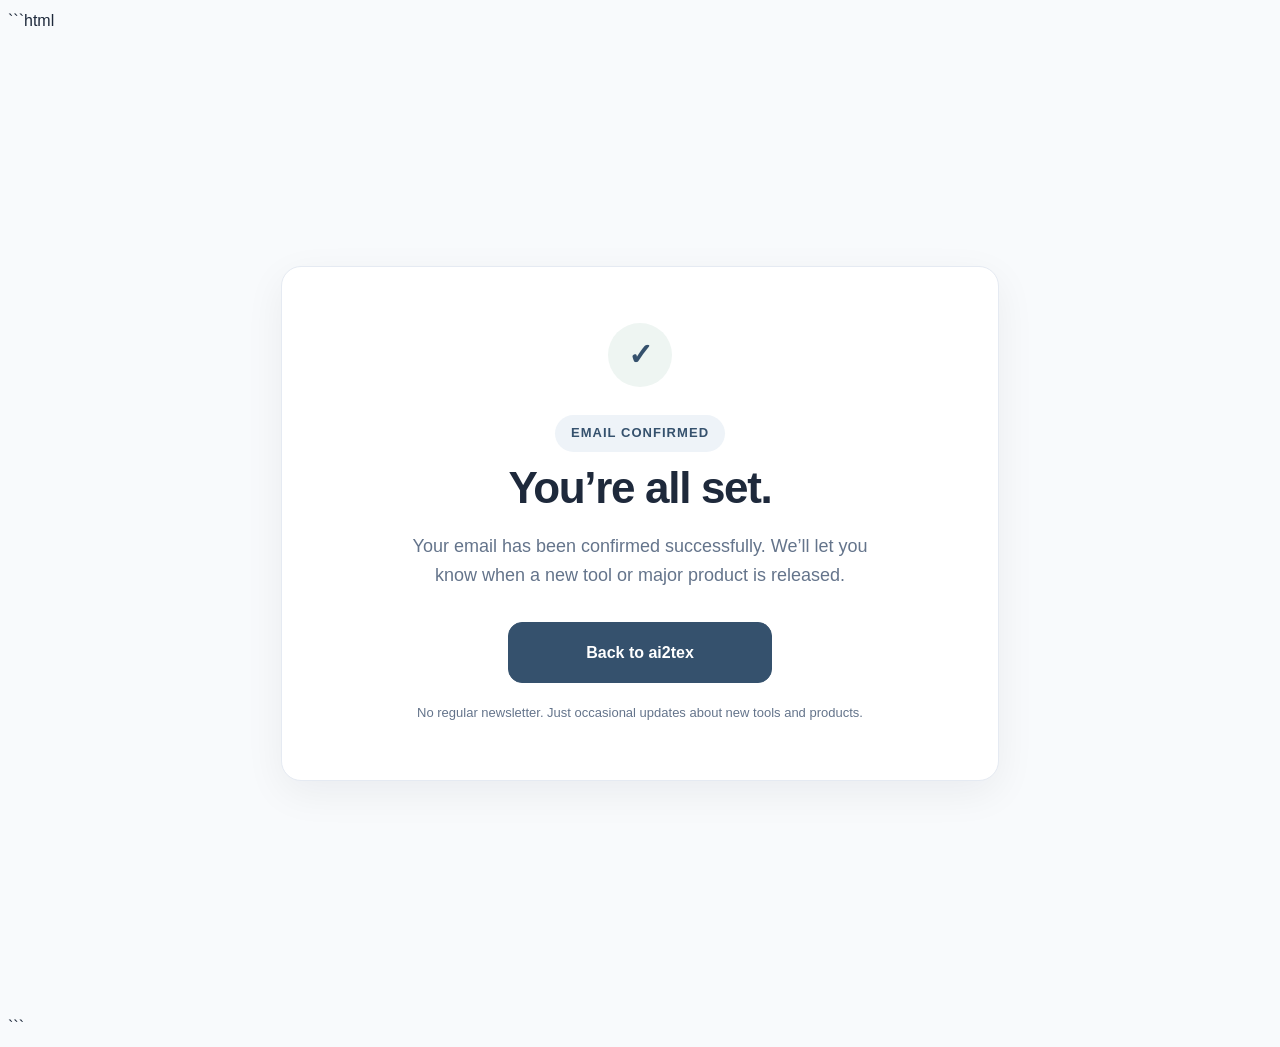
==== confirmed.html @ 8d40e2cb "Add files via upload" ====
```html
<!DOCTYPE html>
<html lang="en">
<head>

  <meta charset="UTF-8">
  <meta name="viewport" content="width=device-width, initial-scale=1.0">

  <title>Email confirmed — ai2tex</title>

  <link rel="icon" href="assets/logo-light.svg" type="image/svg+xml">

  <link rel="stylesheet" href="style.css">

  <style>

    .confirmation-page {
      min-height: 100vh;
      display: flex;
      align-items: center;
      justify-content: center;
      padding: 40px 20px;
      background: var(--background);
    }

    .confirmation-box {
      width: 100%;
      max-width: 620px;
      padding: 56px 48px;
      text-align: center;
      background: #fff;
      border: 1px solid var(--border);
      border-radius: 20px;
      box-shadow: 0 12px 40px rgba(15, 23, 42, 0.06);
    }

    .confirmation-mark {
      width: 64px;
      height: 64px;
      margin: 0 auto 28px;
      border-radius: 50%;
      display: flex;
      align-items: center;
      justify-content: center;
      background: #eef5f2;
      color: #35516D;
      font-size: 30px;
      font-weight: 600;
    }

    .confirmation-box .eyebrow {
      margin-bottom: 12px;
    }

    .confirmation-box h1 {
      margin: 0;
      font-size: clamp(32px, 5vw, 44px);
      line-height: 1.1;
      letter-spacing: -0.03em;
    }

    .confirmation-box .body {
      max-width: 480px;
      margin: 20px auto 32px;
    }

    .confirmation-note {
      margin-top: 20px;
      font-size: 13px;
      color: var(--text-light);
    }

    @media (max-width: 600px) {

      .confirmation-box {
        padding: 42px 24px;
      }

    }

  </style>

</head>

<body>

  <main class="confirmation-page">

    <div class="confirmation-box">

      <div class="confirmation-mark">✓</div>

      <div class="eyebrow">EMAIL CONFIRMED</div>

      <h1>You’re all set.</h1>

      <p class="body">
        Your email has been confirmed successfully.
        We’ll let you know when a new tool or major product is released.
      </p>

      <a class="btn primary large" href="index.html">
        Back to ai2tex
      </a>

      <div class="confirmation-note">
        No regular newsletter. Just occasional updates about new tools and products.
      </div>

    </div>

  </main>

</body>
</html>
```
---- style.css ----
```css
*, *:before, *:after {
  margin: 0;
  padding: 0;
  box-sizing: border-box;
}

:root {
  --primary: #35516D;
  --primary-hover: #446782;
  --background: #F8FAFC;
  --surface: #FFF;
  --border: #E5EAF2;
  --text: #1E293B;
  --text-light: #64748B;
  --success: #2FA36B;
  --radius: 18px;
  --shadow-small: 0 4px 12px rgba(15,23,42,.05);
  --shadow-medium: 0 15px 40px rgba(15,23,42,.08);
  --shadow-large: 0 35px 80px rgba(15,23,42,.12);
  --container: 1240px;
}

html {
  scroll-behavior: smooth;
}

body {
  font-family: "Inter", sans-serif;
  background: var(--background);
  color: var(--text);
  line-height: 1.6;
  overflow-x: hidden;
}

a {
  color: inherit;
  text-decoration: none;
}

img {
  display: block;
  max-width: 100%;
  height: auto;
}

.container {
  width: min(var(--container), 92%);
  margin: auto;
}

.narrow {
  max-width: 860px;
}

h1 {
  font-size: 64px;
  line-height: 1.05;
  font-weight: 800;
  letter-spacing: -2px;
}

h2 {
  font-size: 44px;
  line-height: 1.15;
  font-weight: 700;
  letter-spacing: -1px;
}

h3 {
  font-size: 22px;
  font-weight: 700;
}

p {
  color: var(--text-light);
  font-size: 18px;
}


/* =========================
   HEADER
   ========================= */

.header {
  position: fixed;
  width: 100%;
  top: 0;
  left: 0;
  z-index: 1000;
  backdrop-filter: blur(18px);
  background: rgba(255,255,255,.75);
  border-bottom: 1px solid rgba(229,234,242,.7);
}

.nav {
  display: flex;
  align-items: center;
  justify-content: space-between;
  height: 82px;
}

.brand {
  display: flex;
  align-items: center;
  gap: 14px;
  font-weight: 700;
  font-size: 36px;
  flex-shrink: 0;
}

.brand-mark {
  width: 38px;
  height: 38px;
  object-fit: contain;
  flex-shrink: 0;
}

.navlinks {
  display: flex;
  align-items: center;
  gap: 34px;
  margin-left: auto;
}

.navlinks a {
  color: var(--text-light);
  font-size: 16px;
  transition: .25s;
}

.navlinks a:hover {
  color: var(--text);
}

.navbtn {
  display: inline-flex;
  align-items: center;
  justify-content: center;
  min-width: 190px;
  padding: 12px 22px;
  border-radius: 14px;
  background: var(--primary);
  color: #fff;
  font-weight: 600;
  margin-left: 70px;
  transition: .25s;
}

.navbtn:hover {
  background: var(--primary-hover);
  transform: translateY(-2px);
  box-shadow: var(--shadow-medium);
}


/* =========================
   BUTTONS
   ========================= */

.btn {
  display: inline-flex;
  align-items: center;
  justify-content: center;
  gap: 10px;
  border-radius: 14px;
  transition: .25s;
  font-weight: 600;
  white-space: nowrap;
  min-width: 190px;
  padding: 15px 28px;
  border: 1px solid var(--border);
}

.btn.primary {
  background: var(--primary);
  color: #fff;
  border-color: var(--primary);
}

.btn.primary:hover {
  background: var(--primary-hover);
  transform: translateY(-2px);
  box-shadow: var(--shadow-medium);
}

.btn.secondary {
  background: #fff;
  color: var(--text);
  border-color: var(--border);
}

.btn.secondary:hover {
  transform: translateY(-2px);
  box-shadow: var(--shadow-small);
}

.btn.large {
  padding: 17px 36px;
}


/* =========================
   HERO
   ========================= */

.hero {
  padding-top: 180px;
  padding-bottom: 120px;
}

.hero-grid {
  display: grid;
  grid-template-columns: 1fr 1fr;
  gap: 70px;
  align-items: center;
}

.hero-logo {
  display: none;
}

.eyebrow {
  display: inline-flex;
  padding: 8px 16px;
  border-radius: 100px;
  background: #EEF3F8;
  color: var(--primary);
  font-size: 13px;
  font-weight: 700;
  letter-spacing: .08em;
  text-transform: uppercase;
  margin-bottom: 22px;
}

.hero .eyebrow {
  margin-bottom: 24px;
}

.lead {
  margin-top: 28px;
  max-width: 620px;
}

.actions {
  display: flex;
  gap: 18px;
  margin-top: 42px;
}

.meta {
  display: grid;
  grid-template-columns: repeat(3,1fr);
  gap: 18px;
  margin-top: 50px;
  color: var(--text);
  font-weight: 600;
  font-size: 15px;
}

.meta span::before {
  content: "✓";
  color: var(--success);
  margin-right: 8px;
}


/* =========================
   HERO VISUAL
   ========================= */

.hero-visual {
  position: relative;
  background: #fff;
  border: 1px solid var(--border);
  border-radius: 22px;
  padding: 28px;
  box-shadow: var(--shadow-medium);
}

.visual-title {
  display: flex;
  justify-content: space-between;
  color: var(--text-light);
  font-size: 11px;
  font-weight: 700;
  letter-spacing: .08em;
  margin-bottom: 22px;
}

.models {
  display: grid;
  grid-template-columns: minmax(0, 1fr) 34px minmax(0, 1fr);
  gap: 14px;
  align-items: center;
}

.model-card {
  min-width: 0;
}

.model-image {
  width: 100%;
  aspect-ratio: 4 / 5;
  overflow: hidden;
  border-radius: 16px;
  background: #F1F5F9;
  border: 1px solid var(--border);
}

.model-image img {
  width: 100%;
  height: 100%;
  display: block;
  object-fit: cover;
}

.arrow {
  font-size: 28px;
  line-height: 1;
  color: var(--primary);
  text-align: center;
  font-weight: 400;
}

.model-label {
  font-weight: 700;
  font-size: 14px;
  margin-top: 13px;
}

.model-note {
  font-size: 13px;
  color: var(--text-light);
}

.bake-pill {
  margin: 22px auto 0;
  width: max-content;
  padding: 8px 16px;
  border-radius: 999px;
  background: #EEF3F8;
  color: var(--primary);
  font-size: 11px;
  font-weight: 700;
  letter-spacing: .06em;
}


/* =========================
   SECTIONS
   ========================= */

.section {
  padding: 130px 0;
}

.soft {
  background: #fff;
  border-top: 1px solid var(--border);
  border-bottom: 1px solid var(--border);
}

.body {
  max-width: 760px;
}

.two {
  display: grid;
  grid-template-columns: 1fr 1fr;
  gap: 70px;
  align-items: center;
}

.clean {
  list-style: none;
  margin-top: 30px;
  display: grid;
  gap: 13px;
}

.clean li {
  font-size: 16px;
  color: var(--text);
}

.clean li::before {
  content: "✓";
  color: var(--success);
  font-weight: 800;
  margin-right: 10px;
}

.flow {
  display: grid;
  grid-template-columns: 1fr 34px 1fr 34px 1fr;
  gap: 14px;
  align-items: center;
  margin-top: 50px;
}

.flow-card {
  background: #fff;
  border: 1px solid var(--border);
  border-radius: 18px;
  padding: 28px;
  box-shadow: var(--shadow-small);
}

.flow-card b {
  display: block;
  font-size: 17px;
  margin-bottom: 7px;
}

.flow-card span {
  font-size: 14px;
  color: var(--text-light);
}

.flow-arrow {
  font-style: normal;
  text-align: center;
  color: var(--primary);
  font-size: 24px;
}


/* =========================
   WORKFLOW IMAGE
   ========================= */

.workflow-image {
  display: flex;
  justify-content: center;
  align-items: center;
}

.workflow-image img {
  display: block;
  width: auto;
  max-width: 100%;
  max-height: 620px;
  height: auto;
  border-radius: 12px;
  box-shadow: 0 12px 35px rgba(0,0,0,.10);
}


.scope,
.email {
  background: #fff;
  border: 1px solid var(--border);
  border-radius: 22px;
  padding: 28px;
  box-shadow: var(--shadow-medium);
}

.cards {
  display: grid;
  gap: 28px;
  margin-top: 55px;
}

.four {
  grid-template-columns: repeat(4,1fr);
}

.card {
  background: #fff;
  border: 1px solid var(--border);
  border-radius: 22px;
  padding: 36px;
  transition: .28s ease;
  box-shadow: var(--shadow-small);
}

.card:hover {
  transform: translateY(-6px);
  box-shadow: var(--shadow-large);
}

.card strong {
  color: var(--primary);
  font-size: 13px;
  letter-spacing: .08em;
}

.card h3 {
  margin: 18px 0 14px;
}

.card p {
  font-size: 16px;
}

.scope {
  padding: 36px;
}

.scope small {
  color: var(--text-light);
  font-size: 11px;
  letter-spacing: .12em;
  font-weight: 700;
}

.tags {
  display: flex;
  flex-wrap: wrap;
  gap: 9px;
  margin: 24px 0;
}

.tag {
  padding: 8px 11px;
  border: 1px solid var(--border);
  border-radius: 10px;
  color: var(--text-light);
  font-size: 13px;
  background: #F8FAFC;
}

.code {
  font-family: ui-monospace,SFMono-Regular,Consolas,monospace;
  font-size: .9em;
  background: #F1F5F9;
  padding: 2px 6px;
  border-radius: 5px;
}


/* =========================
   DOWNLOAD
   ========================= */

.download {
  background: #fff;
}

.download-box {
  background: linear-gradient(135deg,#35516D 0%,#446782 100%);
  color: #fff;
  border-radius: 30px;
  padding: 90px 70px;
  text-align: center;
  box-shadow: 0 40px 90px rgba(53,81,109,.22);
}

.download-box .eyebrow {
  background: rgba(255,255,255,.14);
  color: #fff;
}

.download-box h2 {
  color: #fff;
  margin: 24px 0;
}

.download-box .body {
  color: rgba(255,255,255,.88);
  margin: 0 auto 40px;
}

.download-box .primary {
  background: #fff;
  color: var(--primary);
  border-color: #fff;
}

.download-box .primary:hover {
  background: #F4F7FA;
}

.download-meta {
  margin-top: 18px;
  color: rgba(255,255,255,.75);
  font-size: 13px;
}


/* =========================
   EMAIL
   ========================= */

.email {
  padding: 36px;
}

.email label[for="EMAIL"] {
  font-weight: 600;
  font-size: 14px;
  display: block;
  margin-bottom: 8px;
}

.email-row {
  display: flex;
  gap: 12px;
}

.email-row button {
  cursor: pointer;
}

.email-row input {
  flex: 1;
  min-width: 0;
  border: 1px solid var(--border);
  border-radius: 12px;
  padding: 14px 15px;
  font: inherit;
  color: var(--text);
  background: #fff;
}

.consent {
  display: flex;
  gap: 10px;
  margin-top: 18px;
  font-size: 14px;
}

.consent input {
  margin-top: 5px;
  accent-color: var(--primary);
}

.fine {
  font-size: 12px !important;
  margin-top: 13px;
}

.fine a {
  text-decoration: underline;
}

.callout {
  display: flex;
  align-items: center;
  justify-content: space-between;
  gap: 40px;
  background: #fff;
  border: 1px solid var(--border);
  border-radius: 22px;
  padding: 40px;
  box-shadow: var(--shadow-small);
}

.callout h2 {
  margin-bottom: 14px;
}

.callout .body {
  margin: 0;
}


/* =========================
   DOCUMENTATION
   ========================= */

.docs-hero {
  padding-top: 165px;
  padding-bottom: 75px;
  background: #fff;
  border-bottom: 1px solid var(--border);
}

.docs-hero .lead {
  max-width: 760px;
}

.docs-layout {
  display: grid;
  grid-template-columns: 250px minmax(0, 1fr);
  gap: 70px;
  padding-top: 75px;
  padding-bottom: 120px;
}

.toc {
  position: sticky;
  top: 115px;
  align-self: start;
  display: grid;
  gap: 9px;
}

.toc b {
  font-size: 12px;
  letter-spacing: .1em;
  color: var(--text-light);
  margin-bottom: 8px;
}

.toc a {
  font-size: 14px;
  color: var(--text-light);
  padding: 6px 0;
}

.toc a:hover {
  color: var(--primary);
}

.doc {
  min-width: 0;
}

.doc section {
  padding: 0 0 80px;
  margin-bottom: 80px;
  border-bottom: 1px solid var(--border);
}

.doc section:last-child {
  border-bottom: 0;
}

.doc h2 {
  margin: 8px 0 22px;
}

.doc h3 {
  margin: 30px 0 15px;
  font-size: 22px;
}

.doc p {
  margin: 0 0 18px;
  font-size: 16px;
}

.doc ul,
.doc ol {
  padding-left: 24px;
  margin: 18px 0;
}

.doc li {
  font-size: 16px;
  color: var(--text);
  margin: 9px 0;
  overflow-wrap: break-word;
}

.doc p {
  overflow-wrap: break-word;
}

.table-wrap {
  overflow: auto;
  border: 1px solid var(--border);
  border-radius: 18px;
  background: #fff;
  box-shadow: var(--shadow-small);
  margin-top: 28px;
}

table {
  width: 100%;
  border-collapse: collapse;
  min-width: 650px;
}

th,
td {
  text-align: left;
  padding: 15px 17px;
  border-bottom: 1px solid var(--border);
  font-size: 14px;
  vertical-align: top;
}

th {
  background: #F8FAFC;
  color: var(--text);
  font-weight: 700;
}

tr:last-child td {
  border-bottom: 0;
}

.step {
  display: grid;
  grid-template-columns: 38px minmax(0, 1fr);
  gap: 15px;
  align-items: start;
  padding: 18px 0;
  border-top: 1px solid var(--border);
  font-size: 15px;
  line-height: 1.6;
  overflow-wrap: break-word;
}

.step strong {
  width: 32px;
  height: 32px;
  border-radius: 50%;
  background: var(--primary);
  color: #fff;
  display: flex;
  align-items: center;
  justify-content: center;
  flex-shrink: 0;
}

.note {
  margin-top: 22px;
  padding: 18px 20px;
  border-left: 4px solid var(--primary);
  background: #EEF3F8;
  border-radius: 0 12px 12px 0;
  font-size: 14px;
}


/* =========================
   FOOTER
   ========================= */

.footer {
  background: #0F172A;
  color: #CBD5E1;
  padding: 90px 0 30px;
}

.footer-grid {
  display: grid;
  grid-template-columns: 2fr 1fr 1fr;
  gap: 50px;
  align-items: end;
}

.footer .brand {
  color: #fff;
}

.footer p {
  font-size: 14px;
  color: #94A3B8;
  margin-top: 10px;
}

.footer-links {
  display: flex;
  flex-wrap: wrap;
  gap: 16px;
}

.footer-links a {
  font-size: 13px;
  color: #94A3B8;
}

.footer-links a:hover {
  color: #fff;
}

.footer small {
  font-size: 11px;
  color: #94A3B8;
}


/* =========================
   TABLET
   ========================= */

@media(max-width:1100px) {

  .hero-grid,
  .two {
    grid-template-columns: 1fr;
  }

  .four {
    grid-template-columns: repeat(2,1fr);
  }

  .docs-layout {
    grid-template-columns: 1fr;
  }

  .toc {
    position: static;
    display: flex;
    flex-wrap: wrap;
    gap: 8px 18px;
    padding-bottom: 30px;
  }

  .footer-grid {
    grid-template-columns: 1fr 1fr;
  }

  .navbtn {
    margin-left: 30px;
  }
}


/* =========================
   MOBILE
   ========================= */

@media(max-width:768px) {

  h1 {
    font-size: 46px;
  }

  h2 {
    font-size: 34px;
  }

  .navlinks {
    display: none;
  }

  .navbtn {
    margin-left: auto;
    min-width: auto;
    padding: 12px 16px;
  }

  .hero-logo {
    width: 280px;
  }

  .actions {
    flex-direction: column;
  }

  .meta {
    grid-template-columns: 1fr;
  }

  .four {
    grid-template-columns: 1fr;
  }

  .flow {
    grid-template-columns: 1fr;
  }

  .flow-arrow {
    transform: rotate(90deg);
  }

  .models {
    grid-template-columns: 1fr;
    gap: 18px;
  }

  .model-image {
    aspect-ratio: 4 / 5;
  }

  .arrow {
    transform: rotate(90deg);
    justify-self: center;
    margin: 2px 0;
  }

  .download-box {
    padding: 60px 30px;
  }

  .email-row {
    flex-direction: column;
  }

  .callout {
    align-items: flex-start;
    flex-direction: column;
  }

  .footer-grid {
    grid-template-columns: 1fr;
  }

  .brand {
    font-size: 30px;
  }
}


/* =========================
   SMALL MOBILE
   ========================= */

@media(max-width:480px) {

  .container {
    width: 94%;
  }

  .hero {
    padding-top: 135px;
  }

  .section {
    padding: 95px 0;
  }

  .brand-mark {
    width: 34px;
    height: 34px;
  }

  .nav {
    height: 74px;
  }

  .hero-logo {
    width: 250px;
  }
}
```
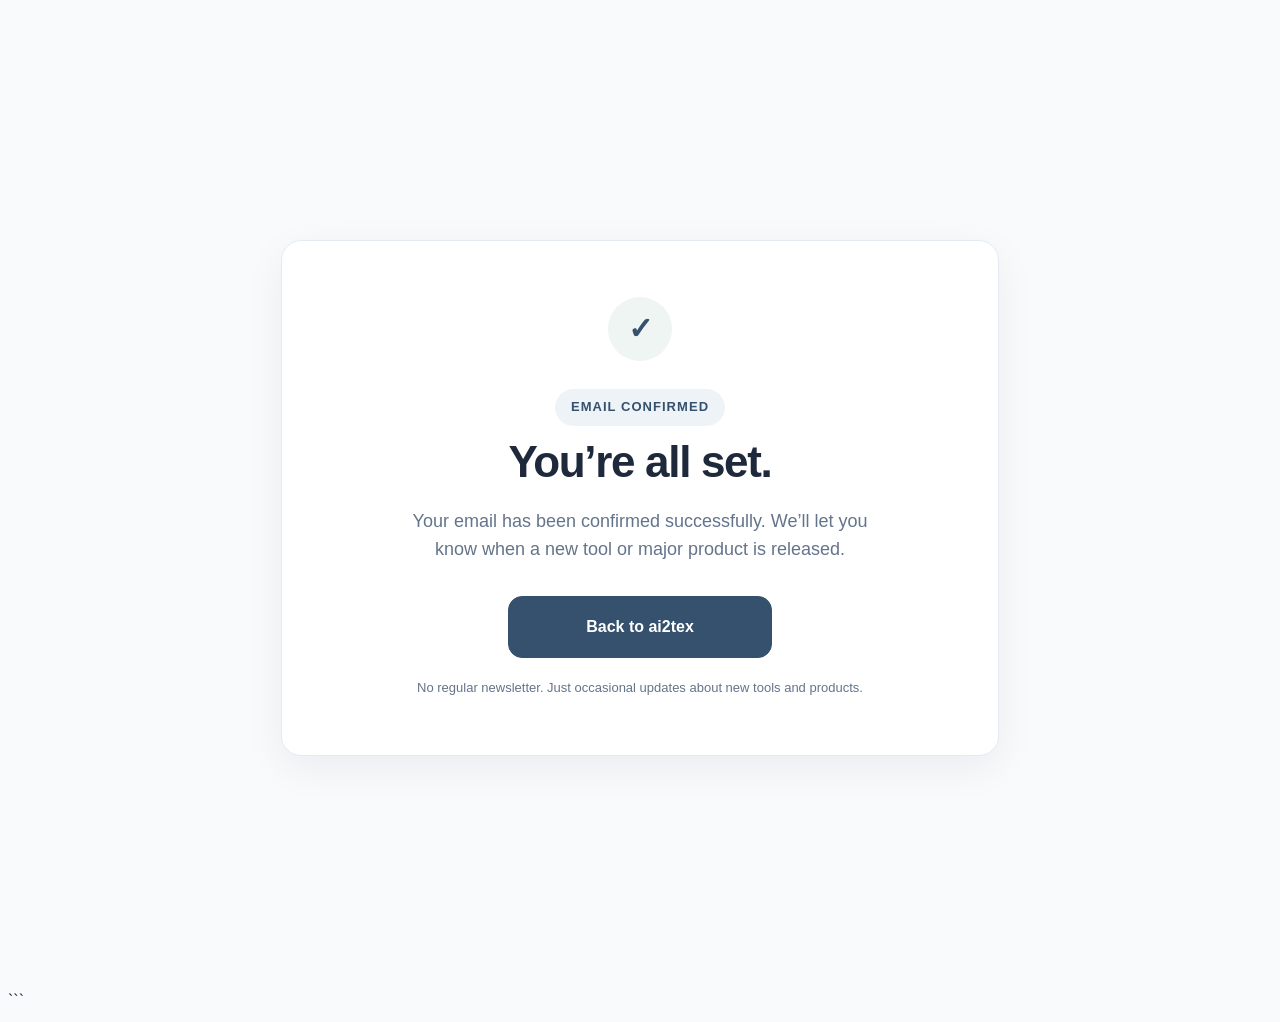
==== commit 697bbccd: "Add files via upload" ====
--- a/confirmed.html
+++ b/confirmed.html
@@ -1,4 +1,3 @@
-```html
 <!DOCTYPE html>
 <html lang="en">
 <head>
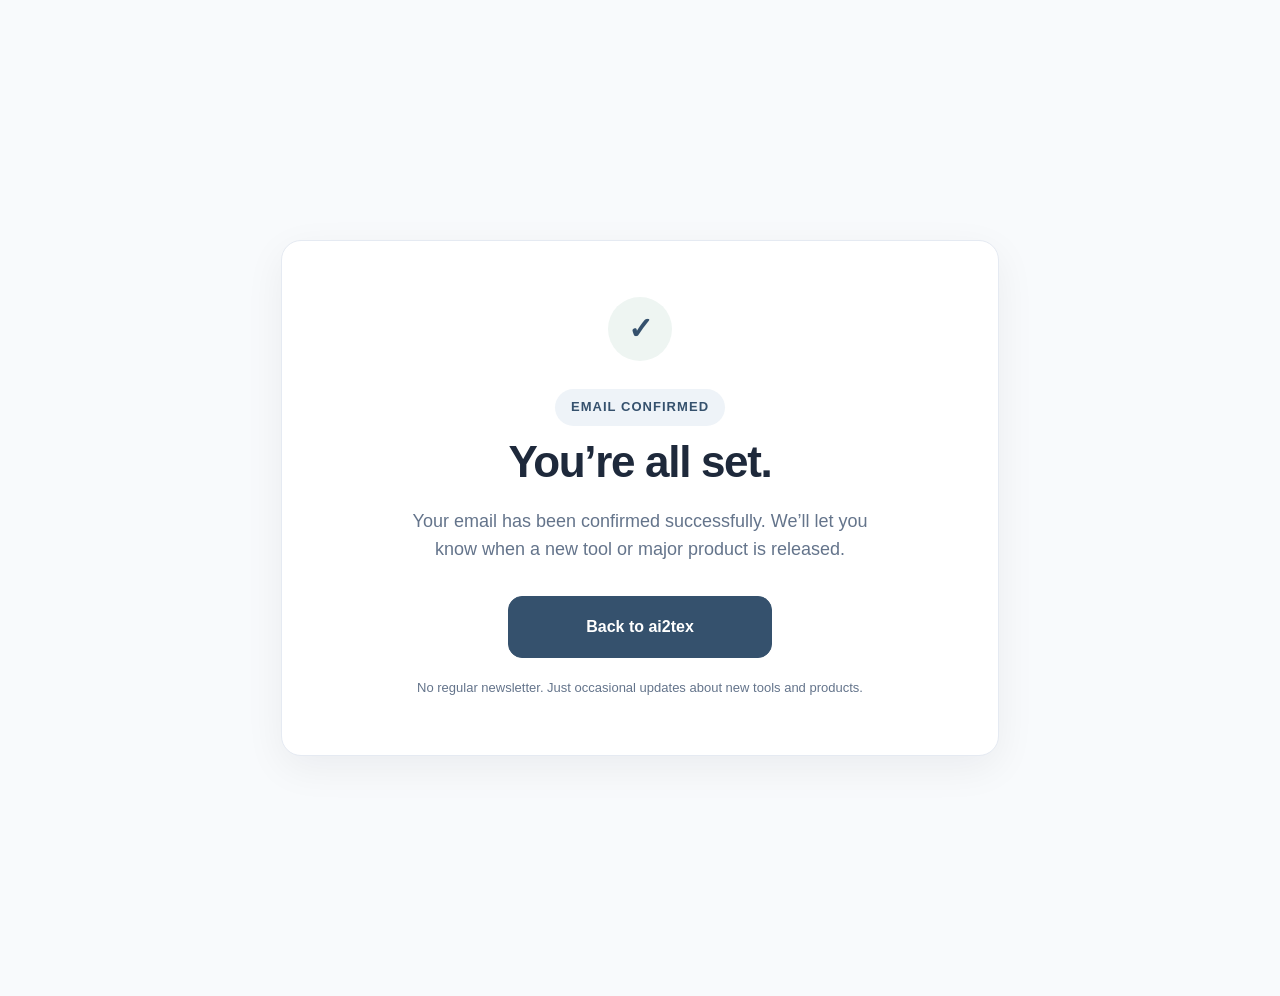
==== commit 5757861b: "confirmed.html: add noindex, remove stray markdown fence" ====
--- a/confirmed.html
+++ b/confirmed.html
@@ -1,115 +1,115 @@
-<!DOCTYPE html>
-<html lang="en">
-<head>
-
-  <meta charset="UTF-8">
-  <meta name="viewport" content="width=device-width, initial-scale=1.0">
-
-  <title>Email confirmed — ai2tex</title>
-
-  <link rel="icon" href="assets/logo-light.svg" type="image/svg+xml">
-
-  <link rel="stylesheet" href="style.css">
-
-  <style>
-
-    .confirmation-page {
-      min-height: 100vh;
-      display: flex;
-      align-items: center;
-      justify-content: center;
-      padding: 40px 20px;
-      background: var(--background);
-    }
-
-    .confirmation-box {
-      width: 100%;
-      max-width: 620px;
-      padding: 56px 48px;
-      text-align: center;
-      background: #fff;
-      border: 1px solid var(--border);
-      border-radius: 20px;
-      box-shadow: 0 12px 40px rgba(15, 23, 42, 0.06);
-    }
-
-    .confirmation-mark {
-      width: 64px;
-      height: 64px;
-      margin: 0 auto 28px;
-      border-radius: 50%;
-      display: flex;
-      align-items: center;
-      justify-content: center;
-      background: #eef5f2;
-      color: #35516D;
-      font-size: 30px;
-      font-weight: 600;
-    }
-
-    .confirmation-box .eyebrow {
-      margin-bottom: 12px;
-    }
-
-    .confirmation-box h1 {
-      margin: 0;
-      font-size: clamp(32px, 5vw, 44px);
-      line-height: 1.1;
-      letter-spacing: -0.03em;
-    }
-
-    .confirmation-box .body {
-      max-width: 480px;
-      margin: 20px auto 32px;
-    }
-
-    .confirmation-note {
-      margin-top: 20px;
-      font-size: 13px;
-      color: var(--text-light);
-    }
-
-    @media (max-width: 600px) {
-
-      .confirmation-box {
-        padding: 42px 24px;
-      }
-
-    }
-
-  </style>
-
-</head>
-
-<body>
-
-  <main class="confirmation-page">
-
-    <div class="confirmation-box">
-
-      <div class="confirmation-mark">✓</div>
-
-      <div class="eyebrow">EMAIL CONFIRMED</div>
-
-      <h1>You’re all set.</h1>
-
-      <p class="body">
-        Your email has been confirmed successfully.
-        We’ll let you know when a new tool or major product is released.
-      </p>
-
-      <a class="btn primary large" href="index.html">
-        Back to ai2tex
-      </a>
-
-      <div class="confirmation-note">
-        No regular newsletter. Just occasional updates about new tools and products.
-      </div>
-
-    </div>
-
-  </main>
-
-</body>
-</html>
-```
+<!DOCTYPE html>
+<html lang="en">
+<head>
+
+  <meta charset="UTF-8">
+  <meta name="viewport" content="width=device-width, initial-scale=1.0">
+  <meta name="robots" content="noindex, nofollow">
+
+  <title>Email confirmed — ai2tex</title>
+
+  <link rel="icon" href="assets/logo-light.svg" type="image/svg+xml">
+
+  <link rel="stylesheet" href="style.css">
+
+  <style>
+
+    .confirmation-page {
+      min-height: 100vh;
+      display: flex;
+      align-items: center;
+      justify-content: center;
+      padding: 40px 20px;
+      background: var(--background);
+    }
+
+    .confirmation-box {
+      width: 100%;
+      max-width: 620px;
+      padding: 56px 48px;
+      text-align: center;
+      background: #fff;
+      border: 1px solid var(--border);
+      border-radius: 20px;
+      box-shadow: 0 12px 40px rgba(15, 23, 42, 0.06);
+    }
+
+    .confirmation-mark {
+      width: 64px;
+      height: 64px;
+      margin: 0 auto 28px;
+      border-radius: 50%;
+      display: flex;
+      align-items: center;
+      justify-content: center;
+      background: #eef5f2;
+      color: #35516D;
+      font-size: 30px;
+      font-weight: 600;
+    }
+
+    .confirmation-box .eyebrow {
+      margin-bottom: 12px;
+    }
+
+    .confirmation-box h1 {
+      margin: 0;
+      font-size: clamp(32px, 5vw, 44px);
+      line-height: 1.1;
+      letter-spacing: -0.03em;
+    }
+
+    .confirmation-box .body {
+      max-width: 480px;
+      margin: 20px auto 32px;
+    }
+
+    .confirmation-note {
+      margin-top: 20px;
+      font-size: 13px;
+      color: var(--text-light);
+    }
+
+    @media (max-width: 600px) {
+
+      .confirmation-box {
+        padding: 42px 24px;
+      }
+
+    }
+
+  </style>
+
+</head>
+
+<body>
+
+  <main class="confirmation-page">
+
+    <div class="confirmation-box">
+
+      <div class="confirmation-mark">✓</div>
+
+      <div class="eyebrow">EMAIL CONFIRMED</div>
+
+      <h1>You’re all set.</h1>
+
+      <p class="body">
+        Your email has been confirmed successfully.
+        We’ll let you know when a new tool or major product is released.
+      </p>
+
+      <a class="btn primary large" href="index.html">
+        Back to ai2tex
+      </a>
+
+      <div class="confirmation-note">
+        No regular newsletter. Just occasional updates about new tools and products.
+      </div>
+
+    </div>
+
+  </main>
+
+</body>
+</html>
--- a/style.css
+++ b/style.css
@@ -1019,4 +1019,192 @@
     width: 250px;
   }
 }
-```
+```css
+/* =========================
+   BREVO FORM
+   ========================= */
+
+#sib-form-container {
+  width: 100%;
+}
+
+#sib-container {
+  width: 100% !important;
+  max-width: none !important;
+  padding: 0 !important;
+  background: transparent !important;
+  border: 0 !important;
+}
+
+#sib-form {
+  font-family: inherit !important;
+}
+
+#sib-form .entry__label {
+  font-family: inherit !important;
+  font-size: 14px !important;
+  font-weight: 600 !important;
+  color: var(--text) !important;
+  margin-bottom: 8px !important;
+}
+
+#sib-form input[type="email"] {
+  width: 100% !important;
+  min-height: 48px !important;
+  padding: 13px 15px !important;
+  border: 1px solid var(--border) !important;
+  border-radius: 12px !important;
+  background: #fff !important;
+  color: var(--text) !important;
+  font-family: inherit !important;
+  font-size: 15px !important;
+  box-sizing: border-box !important;
+}
+
+#sib-form input[type="email"]:focus {
+  outline: none !important;
+  border-color: var(--primary) !important;
+  box-shadow: 0 0 0 3px rgba(53, 81, 109, 0.10) !important;
+}
+
+#sib-form .entry__field {
+  border: 0 !important;
+  padding: 0 !important;
+  background: transparent !important;
+}
+
+#sib-form button {
+  font-family: inherit !important;
+}
+
+#sib-form .entry__choice {
+  font-size: 14px !important;
+  color: var(--text-light) !important;
+}
+
+#sib-form .entry__choice label {
+  color: var(--text-light) !important;
+}
+
+#sib-form a {
+  color: var(--primary) !important;
+}
+
+#success-message {
+  margin-bottom: 0 !important;
+  padding: 20px 22px !important;
+}
+
+#success-message strong {
+  color: var(--text) !important;
+}
+
+#error-message {
+  border-radius: 14px !important;
+}
+
+/* Hide Brevo branding/footer inside the embedded form */
+.sib-form .sib-form-block__form-footer {
+  display: none !important;
+}
+/* =========================
+   AI2TEX BREVO LAYOUT
+   ========================= */
+
+.ai2tex-email-row {
+  display: flex;
+  align-items: flex-end;
+  gap: 12px;
+}
+
+.ai2tex-email-row .entry__field {
+  flex: 1;
+  min-width: 0;
+}
+
+.ai2tex-email-row .entry__label {
+  display: block !important;
+  margin-bottom: 8px !important;
+}
+
+.ai2tex-email-row button {
+  flex: 0 0 auto;
+  min-height: 48px;
+  white-space: nowrap;
+  cursor: pointer;
+}
+
+#sib-form .entry__choice {
+  margin-top: 18px !important;
+  padding-left: 0 !important;
+  text-indent: 0 !important;
+}
+
+#sib-form .entry__choice label {
+  display: flex !important;
+  align-items: flex-start !important;
+  gap: 10px !important;
+}
+
+#sib-form .entry__choice input[type="checkbox"] {
+  appearance: auto !important;
+  -webkit-appearance: auto !important;
+  width: 18px !important;
+  height: 18px !important;
+  min-width: 18px !important;
+  flex: 0 0 18px !important;
+  margin: 3px 0 0 !important;
+  padding: 0 !important;
+  position: static !important;
+  opacity: 1 !important;
+}
+
+.sib-form__declaration {
+  margin-top: 14px;
+  font-size: 12px;
+  line-height: 1.5;
+  color: var(--text-light);
+}
+
+.sib-form__declaration p {
+  margin: 0;
+}
+
+.sib-form__declaration a {
+  text-decoration: underline;
+}
+
+#sib-form .entry__error {
+  color: #B3261E !important;
+  font-size: 13px !important;
+  margin-top: 6px !important;
+}
+
+#success-message,
+#error-message {
+  margin-bottom: 20px !important;
+  padding: 18px 20px !important;
+  border-radius: 12px !important;
+  font-family: inherit !important;
+  font-size: 14px !important;
+  line-height: 1.5 !important;
+}
+
+#success-message .sib-form-message-panel__text,
+#error-message .sib-form-message-panel__text {
+  font-family: inherit !important;
+}
+
+@media (max-width: 700px) {
+
+  .ai2tex-email-row {
+    flex-direction: column;
+    align-items: stretch;
+  }
+
+  .ai2tex-email-row button {
+    width: 100%;
+  }
+
+}
+
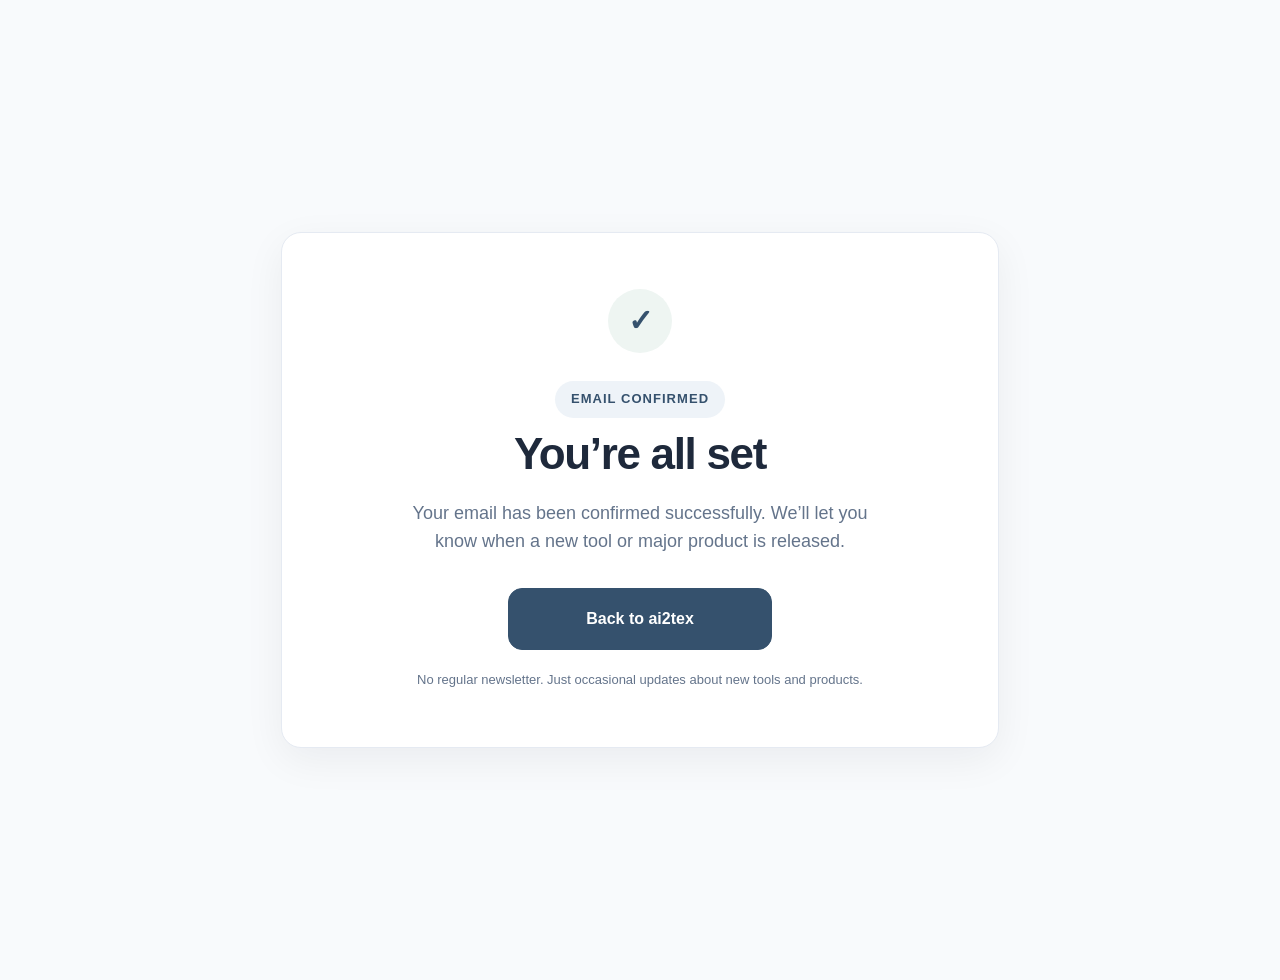
==== commit 686ab88c: "Confirmed page: short dash in title, no period in heading, link site.css" ====
--- a/confirmed.html
+++ b/confirmed.html
@@ -6,11 +6,12 @@
   <meta name="viewport" content="width=device-width, initial-scale=1.0">
   <meta name="robots" content="noindex, nofollow">
 
-  <title>Email confirmed — ai2tex</title>
+  <title>Email confirmed - ai2tex</title>
 
   <link rel="icon" href="assets/logo-light.svg" type="image/svg+xml">
 
   <link rel="stylesheet" href="style.css">
+  <link rel="stylesheet" href="site.css">
 
   <style>
 
@@ -92,7 +93,7 @@
 
       <div class="eyebrow">EMAIL CONFIRMED</div>
 
-      <h1>You’re all set.</h1>
+      <h1>You’re all set</h1>
 
       <p class="body">
         Your email has been confirmed successfully.
--- a/site.css
+++ b/site.css
@@ -0,0 +1,152 @@
+/* ==========================================================
+   ai2tex layout refinements
+   Loaded after style.css on every page.
+   Only tightens vertical spacing, so the long empty gaps go away
+   while the look of the site stays the same.
+==========================================================*/
+
+body {
+  margin: 0;
+}
+
+h1 {
+  margin: 0;
+}
+
+h2 {
+  margin: 0 0 16px;
+}
+
+
+/* ---------- Hero ---------- */
+
+.hero {
+  padding-top: 150px;
+  padding-bottom: 80px;
+}
+
+.hero-grid {
+  gap: 56px;
+}
+
+.lead {
+  margin-top: 20px;
+}
+
+.actions {
+  margin-top: 32px;
+}
+
+.meta {
+  margin-top: 36px;
+}
+
+
+/* ---------- Sections ---------- */
+
+.section {
+  padding: 84px 0;
+}
+
+.clean {
+  margin-top: 22px;
+}
+
+.flow {
+  margin-top: 36px;
+}
+
+.cards {
+  margin-top: 36px;
+  gap: 24px;
+}
+
+.card {
+  padding: 30px;
+}
+
+.two {
+  gap: 56px;
+}
+
+.download-box {
+  padding: 64px 56px;
+}
+
+.callout {
+  padding: 32px;
+}
+
+
+/* ---------- Documentation ---------- */
+
+.docs-hero {
+  padding-top: 140px;
+  padding-bottom: 48px;
+}
+
+.docs-layout {
+  gap: 56px;
+  padding-top: 48px;
+  padding-bottom: 72px;
+}
+
+.doc section {
+  padding: 0 0 48px;
+  margin-bottom: 48px;
+}
+
+
+/* ---------- Footer ---------- */
+
+.footer {
+  padding: 60px 0 24px;
+}
+
+
+/* ---------- Tablet and mobile ---------- */
+
+@media (max-width: 768px) {
+
+  .hero {
+    padding-top: 120px;
+    padding-bottom: 56px;
+  }
+
+  .section {
+    padding: 60px 0;
+  }
+
+  .download-box {
+    padding: 48px 24px;
+  }
+
+  .docs-hero {
+    padding-top: 120px;
+    padding-bottom: 36px;
+  }
+
+  .docs-layout {
+    padding-bottom: 48px;
+  }
+
+  .doc section {
+    padding-bottom: 36px;
+    margin-bottom: 36px;
+  }
+
+  .footer {
+    padding: 48px 0 20px;
+  }
+}
+
+@media (max-width: 480px) {
+
+  .hero {
+    padding-top: 108px;
+  }
+
+  .section {
+    padding: 56px 0;
+  }
+}
